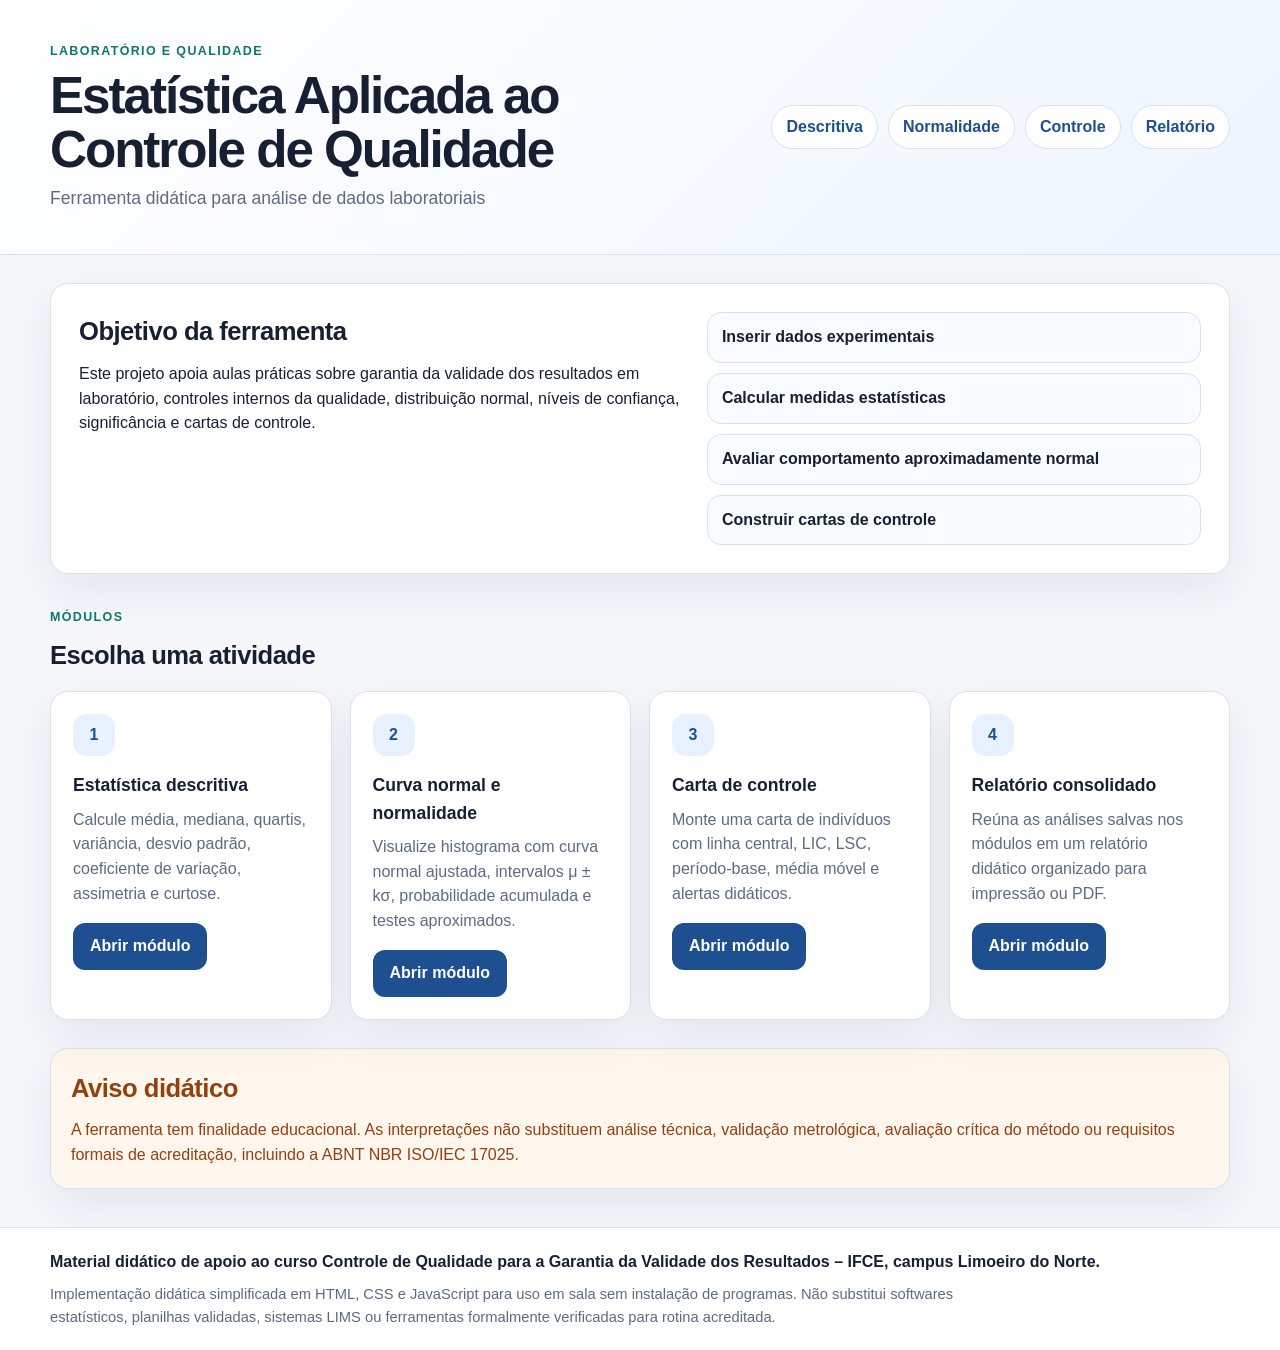
==== index.html @ db2b2e1f "Versão inicial do sistema de estatística e controle de qualidade" ====
<!DOCTYPE html>
<html lang="pt-BR">
<head>
  <meta charset="UTF-8">
  <meta name="viewport" content="width=device-width, initial-scale=1.0">
  <title>Estatística Aplicada ao Controle de Qualidade</title>
  <link rel="stylesheet" href="assets/css/style.css">
</head>
<body>
  <header class="site-header">
    <div class="container header-grid">
      <div>
        <p class="eyebrow">Laboratório e qualidade</p>
        <h1>Estatística Aplicada ao Controle de Qualidade</h1>
        <p class="subtitle">Ferramenta didática para análise de dados laboratoriais</p>
      </div>
      <nav class="top-nav" aria-label="Navegação principal">
        <a href="descritiva.html">Descritiva</a>
        <a href="normalidade.html">Normalidade</a>
        <a href="controle.html">Controle</a>
        <a href="relatorio.html">Relatório</a>
      </nav>
    </div>
  </header>

  <main class="container">
    <section class="hero-card">
      <div>
        <h2>Objetivo da ferramenta</h2>
        <p>
          Este projeto apoia aulas práticas sobre garantia da validade dos resultados em laboratório,
          controles internos da qualidade, distribuição normal, níveis de confiança, significância e cartas de controle.
        </p>
      </div>
      <div class="feature-list" aria-label="Recursos principais">
        <span>Inserir dados experimentais</span>
        <span>Calcular medidas estatísticas</span>
        <span>Avaliar comportamento aproximadamente normal</span>
        <span>Construir cartas de controle</span>
      </div>
    </section>

    <section class="section-heading">
      <p class="eyebrow">Módulos</p>
      <h2>Escolha uma atividade</h2>
    </section>

    <section class="card-grid four-columns">
      <article class="nav-card">
        <div class="card-icon">1</div>
        <h3>Estatística descritiva</h3>
        <p>Calcule média, mediana, quartis, variância, desvio padrão, coeficiente de variação, assimetria e curtose.</p>
        <a class="button button-primary" href="descritiva.html">Abrir módulo</a>
      </article>

      <article class="nav-card">
        <div class="card-icon">2</div>
        <h3>Curva normal e normalidade</h3>
        <p>Visualize histograma com curva normal ajustada, intervalos μ ± kσ, probabilidade acumulada e testes aproximados.</p>
        <a class="button button-primary" href="normalidade.html">Abrir módulo</a>
      </article>

      <article class="nav-card">
        <div class="card-icon">3</div>
        <h3>Carta de controle</h3>
        <p>Monte uma carta de indivíduos com linha central, LIC, LSC, período-base, média móvel e alertas didáticos.</p>
        <a class="button button-primary" href="controle.html">Abrir módulo</a>
      </article>

      <article class="nav-card">
        <div class="card-icon">4</div>
        <h3>Relatório consolidado</h3>
        <p>Reúna as análises salvas nos módulos em um relatório didático organizado para impressão ou PDF.</p>
        <a class="button button-primary" href="relatorio.html">Abrir módulo</a>
      </article>
    </section>

    <section class="notice notice-warning">
      <h2>Aviso didático</h2>
      <p>
        A ferramenta tem finalidade educacional. As interpretações não substituem análise técnica, validação metrológica,
        avaliação crítica do método ou requisitos formais de acreditação, incluindo a ABNT NBR ISO/IEC 17025.
      </p>
    </section>
  </main>

  <footer class="site-footer">
    <div class="container">
      <p class="institutional-text">Material didático de apoio ao curso Controle de Qualidade para a Garantia da Validade dos Resultados – IFCE, campus Limoeiro do Norte.</p>
      <p class="footer-note">Implementação didática simplificada em HTML, CSS e JavaScript para uso em sala sem instalação de programas. Não substitui softwares estatísticos, planilhas validadas, sistemas LIMS ou ferramentas formalmente verificadas para rotina acreditada.</p>
    </div>
  </footer>
</body>
</html>
---- assets/css/style.css ----
:root {
  --bg: #f5f7fb;
  --card: #ffffff;
  --text: #172033;
  --muted: #5d6b82;
  --line: #d9e1ee;
  --primary: #1d4f91;
  --primary-dark: #153d70;
  --primary-soft: #e8f1ff;
  --accent: #0f766e;
  --warning: #92400e;
  --warning-bg: #fff7ed;
  --info-bg: #eff6ff;
  --danger: #b91c1c;
  --danger-bg: #fff1f2;
  --shadow: 0 18px 45px rgba(23, 32, 51, 0.08);
  --radius: 18px;
}

* {
  box-sizing: border-box;
}

body {
  margin: 0;
  background: var(--bg);
  color: var(--text);
  font-family: Arial, Helvetica, sans-serif;
  line-height: 1.55;
}

a {
  color: inherit;
}

.container {
  width: min(1180px, calc(100% - 32px));
  margin: 0 auto;
}

.site-header {
  background: linear-gradient(135deg, #ffffff 0%, #eef5ff 100%);
  border-bottom: 1px solid var(--line);
  padding: 42px 0;
}

.site-header.compact {
  padding: 28px 0;
}

.header-grid {
  display: grid;
  grid-template-columns: 1fr auto;
  gap: 24px;
  align-items: center;
}

.top-nav {
  display: flex;
  gap: 10px;
  flex-wrap: wrap;
  justify-content: flex-end;
}

.top-nav a {
  border: 1px solid var(--line);
  border-radius: 999px;
  background: #fff;
  color: var(--primary);
  font-weight: 700;
  padding: 9px 14px;
  text-decoration: none;
}

.top-nav a:hover,
.button:hover {
  transform: translateY(-1px);
}

h1,
h2,
h3,
p {
  margin-top: 0;
}

h1 {
  margin-bottom: 8px;
  font-size: clamp(2rem, 4vw, 3.4rem);
  letter-spacing: -0.04em;
  line-height: 1.05;
}

h2 {
  margin-bottom: 10px;
  font-size: clamp(1.35rem, 2vw, 1.9rem);
  letter-spacing: -0.02em;
}

h3 {
  margin-bottom: 8px;
  font-size: 1.1rem;
}

.subtitle {
  margin-bottom: 0;
  color: var(--muted);
  font-size: 1.1rem;
}

.eyebrow {
  margin-bottom: 8px;
  color: var(--accent);
  font-size: 0.78rem;
  font-weight: 800;
  letter-spacing: 0.11em;
  text-transform: uppercase;
}

.hero-card,
.card,
.nav-card,
.notice {
  background: var(--card);
  border: 1px solid var(--line);
  border-radius: var(--radius);
  box-shadow: var(--shadow);
}

.hero-card {
  display: grid;
  grid-template-columns: 1.1fr 0.9fr;
  gap: 24px;
  margin-top: 28px;
  padding: 28px;
}

.feature-list {
  display: grid;
  gap: 10px;
}

.feature-list span {
  border: 1px solid var(--line);
  border-radius: 14px;
  background: #f8fbff;
  padding: 12px 14px;
  font-weight: 700;
}

.section-heading {
  margin: 34px 0 16px;
}

.inline-heading {
  display: flex;
  align-items: center;
  justify-content: space-between;
  gap: 16px;
  margin: 0 0 16px;
}

.card-grid,
.page-grid,
.chart-grid,
.stat-grid,
.settings-grid {
  display: grid;
  gap: 18px;
}

.three-columns {
  grid-template-columns: repeat(3, minmax(0, 1fr));
}

.four-columns {
  grid-template-columns: repeat(4, minmax(0, 1fr));
}

.nav-card,
.card {
  padding: 22px;
}

.nav-card p {
  color: var(--muted);
}

.card-icon {
  display: grid;
  width: 42px;
  height: 42px;
  margin-bottom: 16px;
  place-items: center;
  border-radius: 14px;
  background: var(--primary-soft);
  color: var(--primary);
  font-weight: 800;
}

.page-grid {
  grid-template-columns: 1fr 1fr;
  margin-top: 26px;
}

.full-width {
  grid-column: 1 / -1;
}

textarea,
input,
select {
  width: 100%;
  border: 1px solid var(--line);
  border-radius: 12px;
  background: #fff;
  color: var(--text);
  font: inherit;
  padding: 11px 12px;
}

textarea {
  min-height: 210px;
  resize: vertical;
}

input:focus,
select:focus,
textarea:focus {
  outline: 3px solid rgba(29, 79, 145, 0.14);
  border-color: var(--primary);
}

.helper-text {
  color: var(--muted);
}

.form-row,
.button-row,
.probability-tool {
  display: flex;
  gap: 12px;
  align-items: center;
  flex-wrap: wrap;
  margin-top: 14px;
}

.tight-row {
  margin-top: 0;
}

.file-label,
.field-label {
  display: block;
  color: var(--muted);
  font-size: 0.92rem;
  font-weight: 700;
}

.file-label {
  min-width: 160px;
}

.button {
  display: inline-flex;
  align-items: center;
  justify-content: center;
  border: 1px solid transparent;
  border-radius: 12px;
  cursor: pointer;
  font-weight: 800;
  padding: 10px 16px;
  text-decoration: none;
  transition: transform 0.15s ease, background 0.15s ease;
}

.button-primary {
  background: var(--primary);
  color: #fff;
}

.button-primary:hover {
  background: var(--primary-dark);
}

.button-secondary {
  border-color: var(--line);
  background: #fff;
  color: var(--primary);
}

.message {
  margin-top: 14px;
}

.message:empty {
  display: none;
}

.message-success,
.message-warning,
.message-danger,
.message-info {
  border-radius: 12px;
  padding: 12px 14px;
}

.message-success {
  background: #ecfdf5;
  color: #065f46;
}

.message-warning {
  background: var(--warning-bg);
  color: var(--warning);
}

.message-danger {
  background: var(--danger-bg);
  color: var(--danger);
}

.message-info {
  background: var(--info-bg);
  color: var(--primary);
}

.stat-grid {
  grid-template-columns: repeat(4, minmax(0, 1fr));
  margin-bottom: 18px;
}

.compact-grid {
  grid-template-columns: repeat(2, minmax(0, 1fr));
}

.stat-card {
  border: 1px solid var(--line);
  border-radius: 15px;
  background: #fbfdff;
  padding: 14px;
}

.stat-card span {
  display: block;
  color: var(--muted);
  font-size: 0.82rem;
  font-weight: 700;
}

.stat-card strong {
  display: block;
  margin-top: 4px;
  font-size: 1.35rem;
}

.table-wrap {
  width: 100%;
  overflow-x: auto;
  border: 1px solid var(--line);
  border-radius: 14px;
}

table {
  width: 100%;
  border-collapse: collapse;
  background: #fff;
}

th,
td {
  border-bottom: 1px solid var(--line);
  padding: 11px 12px;
  text-align: left;
  vertical-align: top;
}

th {
  background: #f8fafc;
  color: #344256;
  font-size: 0.86rem;
  text-transform: uppercase;
  letter-spacing: 0.04em;
}

tbody tr:last-child td {
  border-bottom: 0;
}

.small-table {
  max-height: 420px;
  overflow-y: auto;
}

.interpretation-box,
.report-box {
  border: 1px solid var(--line);
  border-radius: 15px;
  background: #fbfdff;
  padding: 16px;
}

.interpretation-box p:last-child,
.notice p:last-child {
  margin-bottom: 0;
}

.compact-box {
  margin-top: 14px;
}

.notice {
  margin: 28px 0;
  padding: 20px;
}

.compact-notice {
  margin: 16px 0 0;
  box-shadow: none;
}

.compact-notice:empty {
  display: none;
}

.notice-warning {
  background: var(--warning-bg);
  color: var(--warning);
}

.notice-info {
  background: var(--info-bg);
  color: var(--primary);
}

.chart-grid {
  grid-template-columns: repeat(2, minmax(0, 1fr));
}

.wide-chart {
  grid-column: 1 / -1;
}

.chart-box {
  min-height: 360px;
  border: 1px solid var(--line);
  border-radius: 16px;
  background: #fff;
  overflow: hidden;
}

.large-chart {
  min-height: 480px;
}

.settings-grid {
  grid-template-columns: repeat(2, minmax(0, 1fr));
}

.checkbox-label {
  display: flex;
  align-items: center;
  gap: 10px;
  color: var(--muted);
  font-weight: 700;
}

.checkbox-label input {
  width: auto;
}

.probability-tool input {
  max-width: 220px;
}

.example-panel {
  margin: 14px 0;
  border: 1px solid var(--line);
  border-radius: 14px;
  background: #fbfdff;
  padding: 14px;
}

.example-buttons {
  display: flex;
  flex-wrap: wrap;
  gap: 8px;
  margin: 8px 0 10px;
}

.example-button {
  padding: 8px 11px;
}

.example-button-active,
.example-button-active:hover {
  border-color: var(--primary);
  background: var(--primary);
  color: #fff;
}

.example-name {
  margin-bottom: 4px;
  color: var(--primary);
  font-weight: 800;
}

.report-box {
  min-height: 180px;
  overflow: auto;
  white-space: pre-wrap;
  font-family: Consolas, Monaco, monospace;
}

.tag-danger,
.tag-warning,
.tag-ok,
.tag-info {
  display: inline-block;
  border-radius: 999px;
  font-size: 0.82rem;
  font-weight: 800;
  padding: 3px 8px;
}

.tag-danger {
  background: var(--danger-bg);
  color: var(--danger);
}

.tag-warning {
  background: var(--warning-bg);
  color: var(--warning);
}

.tag-ok {
  background: #ecfdf5;
  color: #047857;
}

.tag-info {
  background: var(--info-bg);
  color: var(--primary);
}

.site-footer {
  margin-top: 38px;
  border-top: 1px solid var(--line);
  background: #fff;
  color: var(--muted);
  padding: 22px 0;
}

.site-footer p {
  margin-bottom: 8px;
}

.site-footer p:last-child {
  margin-bottom: 0;
}

.footer-note {
  max-width: 980px;
  font-size: 0.92rem;
}

.institutional-text {
  color: var(--text);
  font-weight: 700;
}

.print-chart-image {
  display: none;
}

@media (max-width: 900px) {
  .header-grid,
  .hero-card,
  .page-grid,
  .three-columns,
  .four-columns,
  .chart-grid,
  .stat-grid,
  .settings-grid {
    grid-template-columns: 1fr;
  }

  .top-nav {
    justify-content: flex-start;
  }

  .inline-heading {
    align-items: flex-start;
    flex-direction: column;
  }
}

@page {
  size: A4 portrait;
  margin: 12mm;
}

@media print {
  .top-nav,
  .button,
  .input-card,
  .site-footer {
    display: none !important;
  }

  body {
    background: #fff;
    color: #000;
  }

  .container {
    width: 100%;
    max-width: none;
  }

  .page-grid,
  .chart-grid,
  .card-grid {
    display: block;
  }

  .card,
  .notice,
  .interpretation-box,
  .table-wrap,
  .chart-box,
  .report-section,
  .print-block {
    break-inside: avoid;
    page-break-inside: avoid;
  }

  .card {
    box-shadow: none;
    border: 1px solid #ccc;
    margin-bottom: 12mm;
  }

  .notice {
    box-shadow: none;
  }

  .chart-box {
    width: 100% !important;
    max-width: 100% !important;
    height: 130mm !important;
    min-height: 0 !important;
    overflow: hidden !important;
  }

  .large-chart {
    height: 140mm !important;
    min-height: 0 !important;
  }

  .chart-box.print-image-ready {
    height: auto !important;
    min-height: 0 !important;
    overflow: visible !important;
  }

  .chart-box.print-image-ready .print-chart-image {
    display: block !important;
    width: 100%;
    max-height: 170mm;
    object-fit: contain;
    break-inside: avoid;
    page-break-inside: avoid;
  }

  .chart-box.print-image-ready .js-plotly-plot {
    display: none !important;
  }

  table {
    page-break-inside: auto;
  }

  tr {
    page-break-inside: avoid;
    break-inside: avoid;
  }

  h1,
  h2,
  h3 {
    break-after: avoid;
    page-break-after: avoid;
  }
}
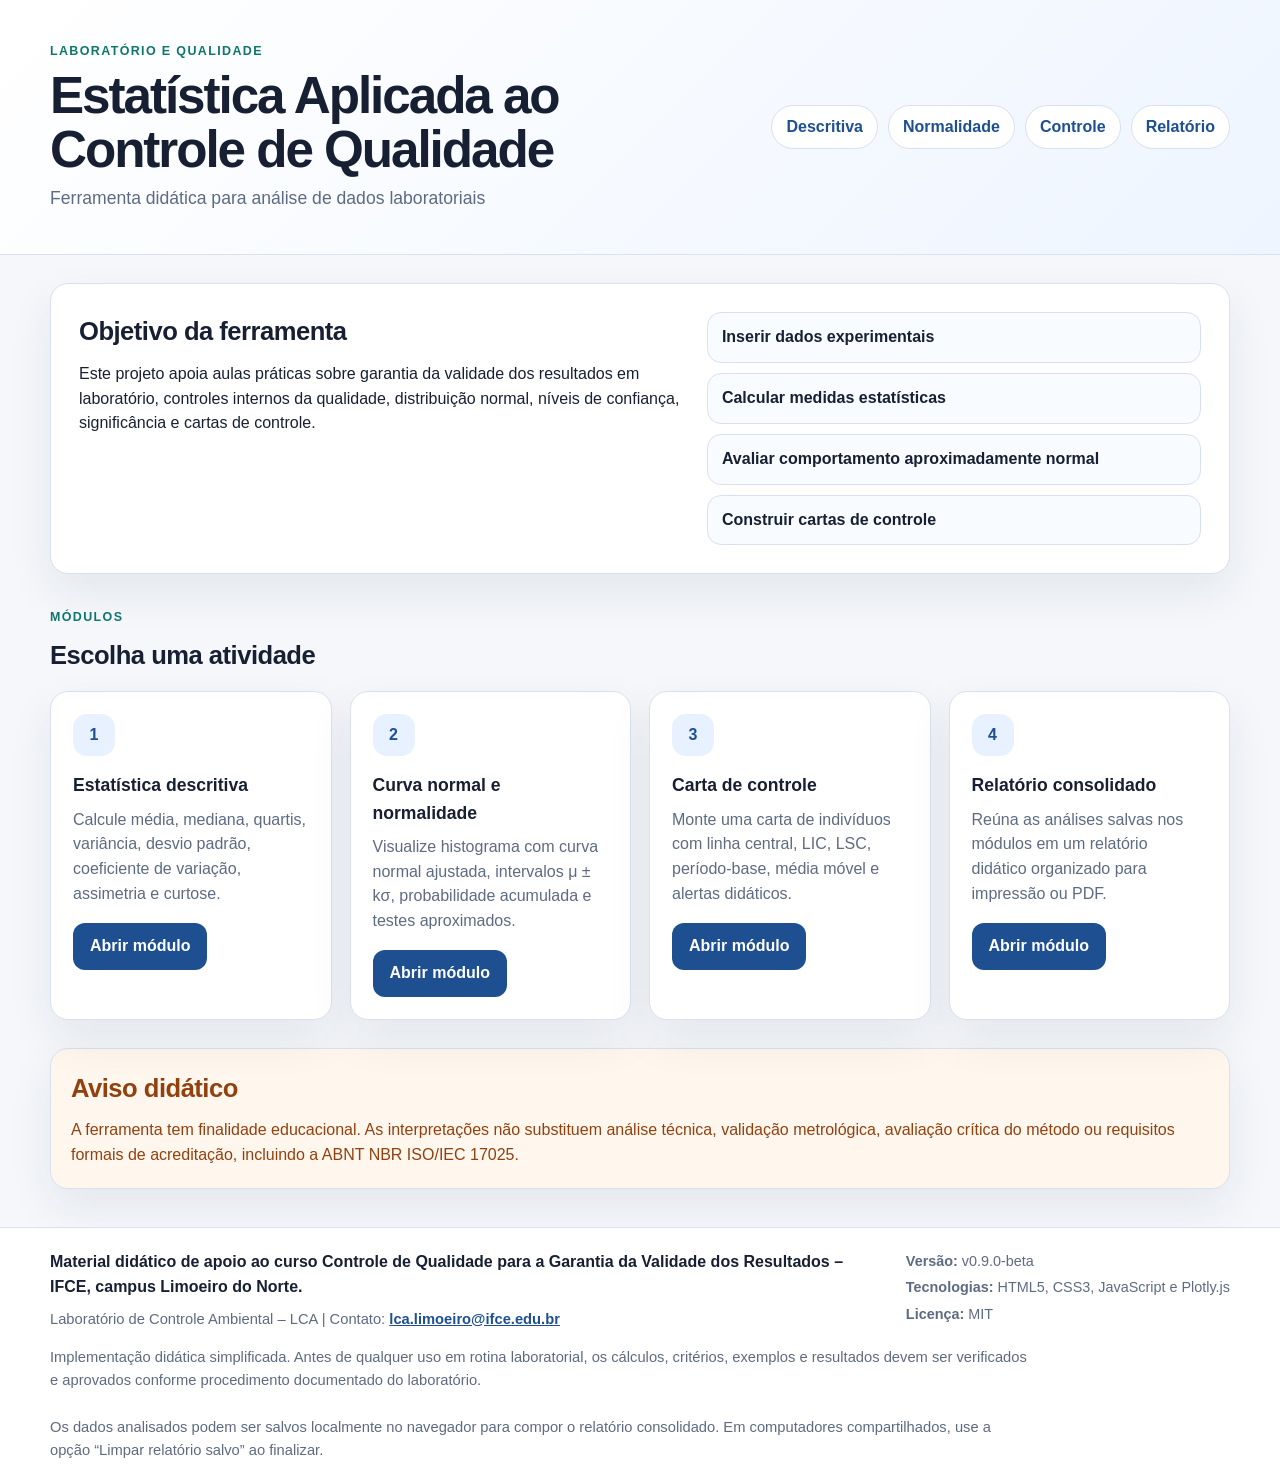
==== commit 05d4117f: "Refinamentos nas funções estatísticas" ====
--- a/index.html
+++ b/index.html
@@ -85,9 +85,30 @@
   </main>
 
   <footer class="site-footer">
-    <div class="container">
-      <p class="institutional-text">Material didático de apoio ao curso Controle de Qualidade para a Garantia da Validade dos Resultados – IFCE, campus Limoeiro do Norte.</p>
-      <p class="footer-note">Implementação didática simplificada em HTML, CSS e JavaScript para uso em sala sem instalação de programas. Não substitui softwares estatísticos, planilhas validadas, sistemas LIMS ou ferramentas formalmente verificadas para rotina acreditada.</p>
+    <div class="container footer-grid">
+      <div>
+        <p class="institutional-text">
+          Material didático de apoio ao curso Controle de Qualidade para a Garantia da Validade dos Resultados – IFCE, campus Limoeiro do Norte.
+        </p>
+        <p class="footer-note">
+          Laboratório de Controle Ambiental – LCA | Contato:
+          <a href="mailto:lca.limoeiro@ifce.edu.br">lca.limoeiro@ifce.edu.br</a>
+        </p>
+      </div>
+
+      <div class="footer-meta">
+        <p><strong>Versão:</strong> v0.9.0-beta</p>
+        <p><strong>Tecnologias:</strong> HTML5, CSS3, JavaScript e Plotly.js</p>
+        <p><strong>Licença:</strong> MIT</p>
+      </div>
+
+      <p class="footer-note full-width">
+        Implementação didática simplificada. Antes de qualquer uso em rotina laboratorial, os cálculos, critérios, exemplos e resultados devem ser verificados e aprovados conforme procedimento documentado do laboratório.
+      </p>
+
+      <p class="footer-note full-width">
+        Os dados analisados podem ser salvos localmente no navegador para compor o relatório consolidado. Em computadores compartilhados, use a opção “Limpar relatório salvo” ao finalizar.
+      </p>
     </div>
   </footer>
 </body>
--- a/assets/css/style.css
+++ b/assets/css/style.css
@@ -330,6 +330,10 @@
   margin-bottom: 18px;
 }
 
+.summary-grid {
+  grid-template-columns: repeat(6, minmax(0, 1fr));
+}
+
 .compact-grid {
   grid-template-columns: repeat(2, minmax(0, 1fr));
 }
@@ -569,6 +573,33 @@
   font-weight: 700;
 }
 
+.footer-grid {
+  display: grid;
+  grid-template-columns: 1fr auto;
+  gap: 16px 24px;
+  align-items: start;
+}
+
+.footer-meta {
+  color: var(--muted);
+  font-size: 0.9rem;
+}
+
+.footer-meta p {
+  margin-bottom: 4px;
+}
+
+.site-footer a {
+  color: var(--primary);
+  font-weight: 700;
+}
+
+.scale-note {
+  margin-top: 8px;
+  color: var(--muted);
+  font-size: 0.88rem;
+}
+
 .print-chart-image {
   display: none;
 }
@@ -581,7 +612,9 @@
   .four-columns,
   .chart-grid,
   .stat-grid,
-  .settings-grid {
+  .summary-grid,
+  .settings-grid,
+  .footer-grid {
     grid-template-columns: 1fr;
   }
 
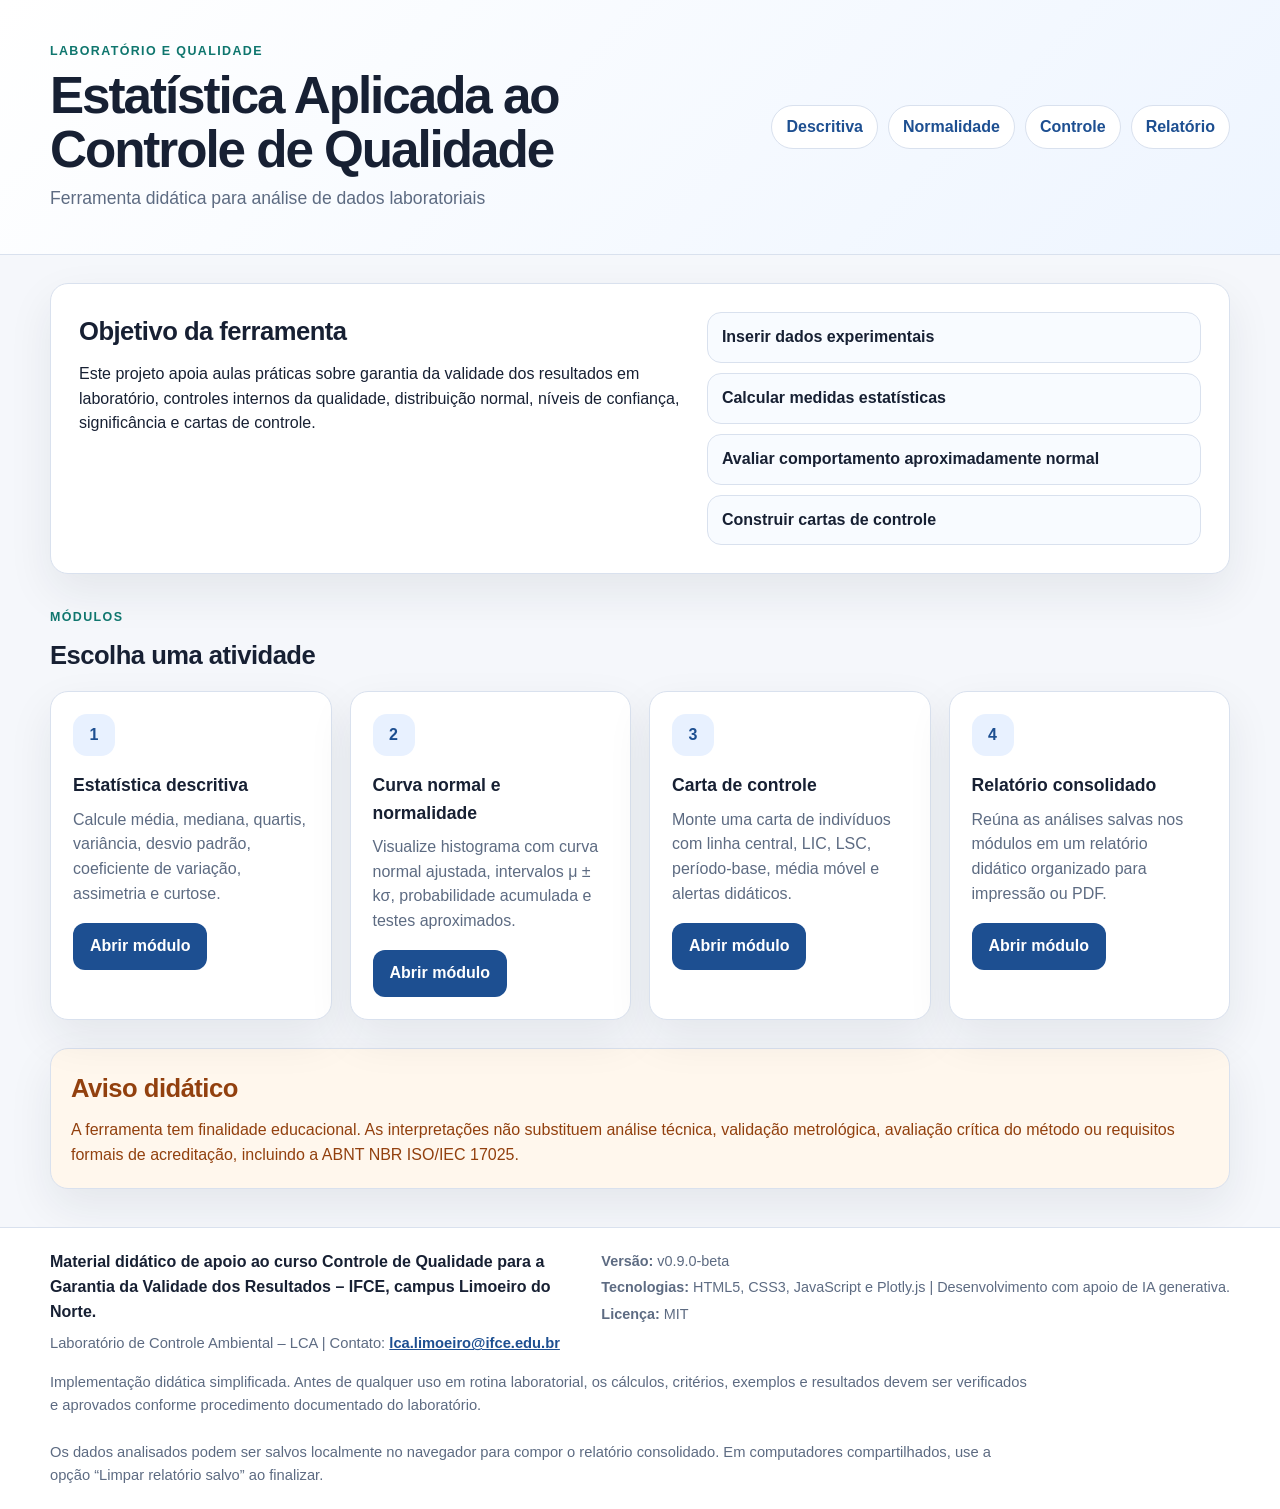
==== commit 5e766e9c: "Atualiza projeto" ====
--- a/index.html
+++ b/index.html
@@ -98,7 +98,7 @@
 
       <div class="footer-meta">
         <p><strong>Versão:</strong> v0.9.0-beta</p>
-        <p><strong>Tecnologias:</strong> HTML5, CSS3, JavaScript e Plotly.js</p>
+        <p><strong>Tecnologias:</strong> HTML5, CSS3, JavaScript e Plotly.js | Desenvolvimento com apoio de IA generativa.</p>
         <p><strong>Licença:</strong> MIT</p>
       </div>
 
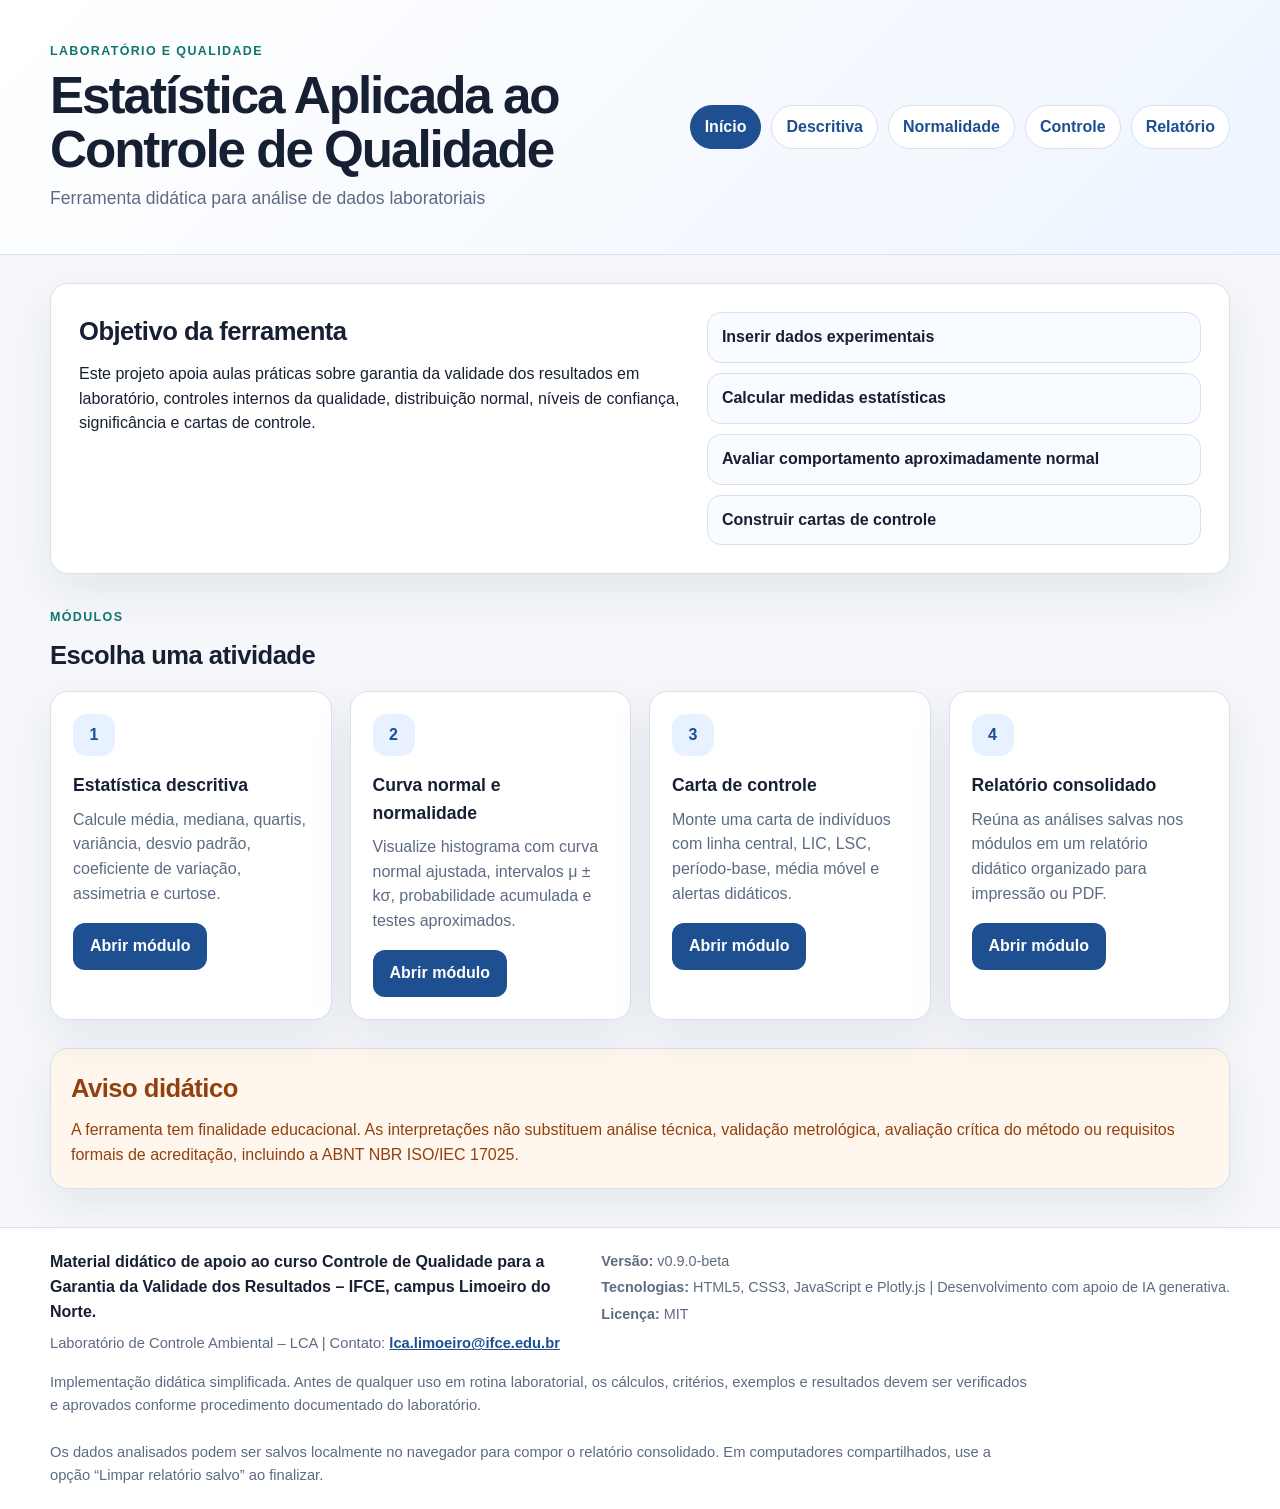
==== commit e2534761: "Atualiza interface e páginas do projeto" ====
--- a/index.html
+++ b/index.html
@@ -15,6 +15,7 @@
         <p class="subtitle">Ferramenta didática para análise de dados laboratoriais</p>
       </div>
       <nav class="top-nav" aria-label="Navegação principal">
+        <a href="index.html" class="active" aria-current="page">Início</a>
         <a href="descritiva.html">Descritiva</a>
         <a href="normalidade.html">Normalidade</a>
         <a href="controle.html">Controle</a>
--- a/assets/css/style.css
+++ b/assets/css/style.css
@@ -72,6 +72,19 @@
   text-decoration: none;
 }
 
+.top-nav a.active,
+.top-nav a[aria-current="page"] {
+  background: var(--primary);
+  color: #fff;
+  border-color: var(--primary);
+}
+
+.top-nav a.active:hover,
+.top-nav a[aria-current="page"]:hover {
+  background: var(--primary-dark);
+  color: #fff;
+}
+
 .top-nav a:hover,
 .button:hover {
   transform: translateY(-1px);
